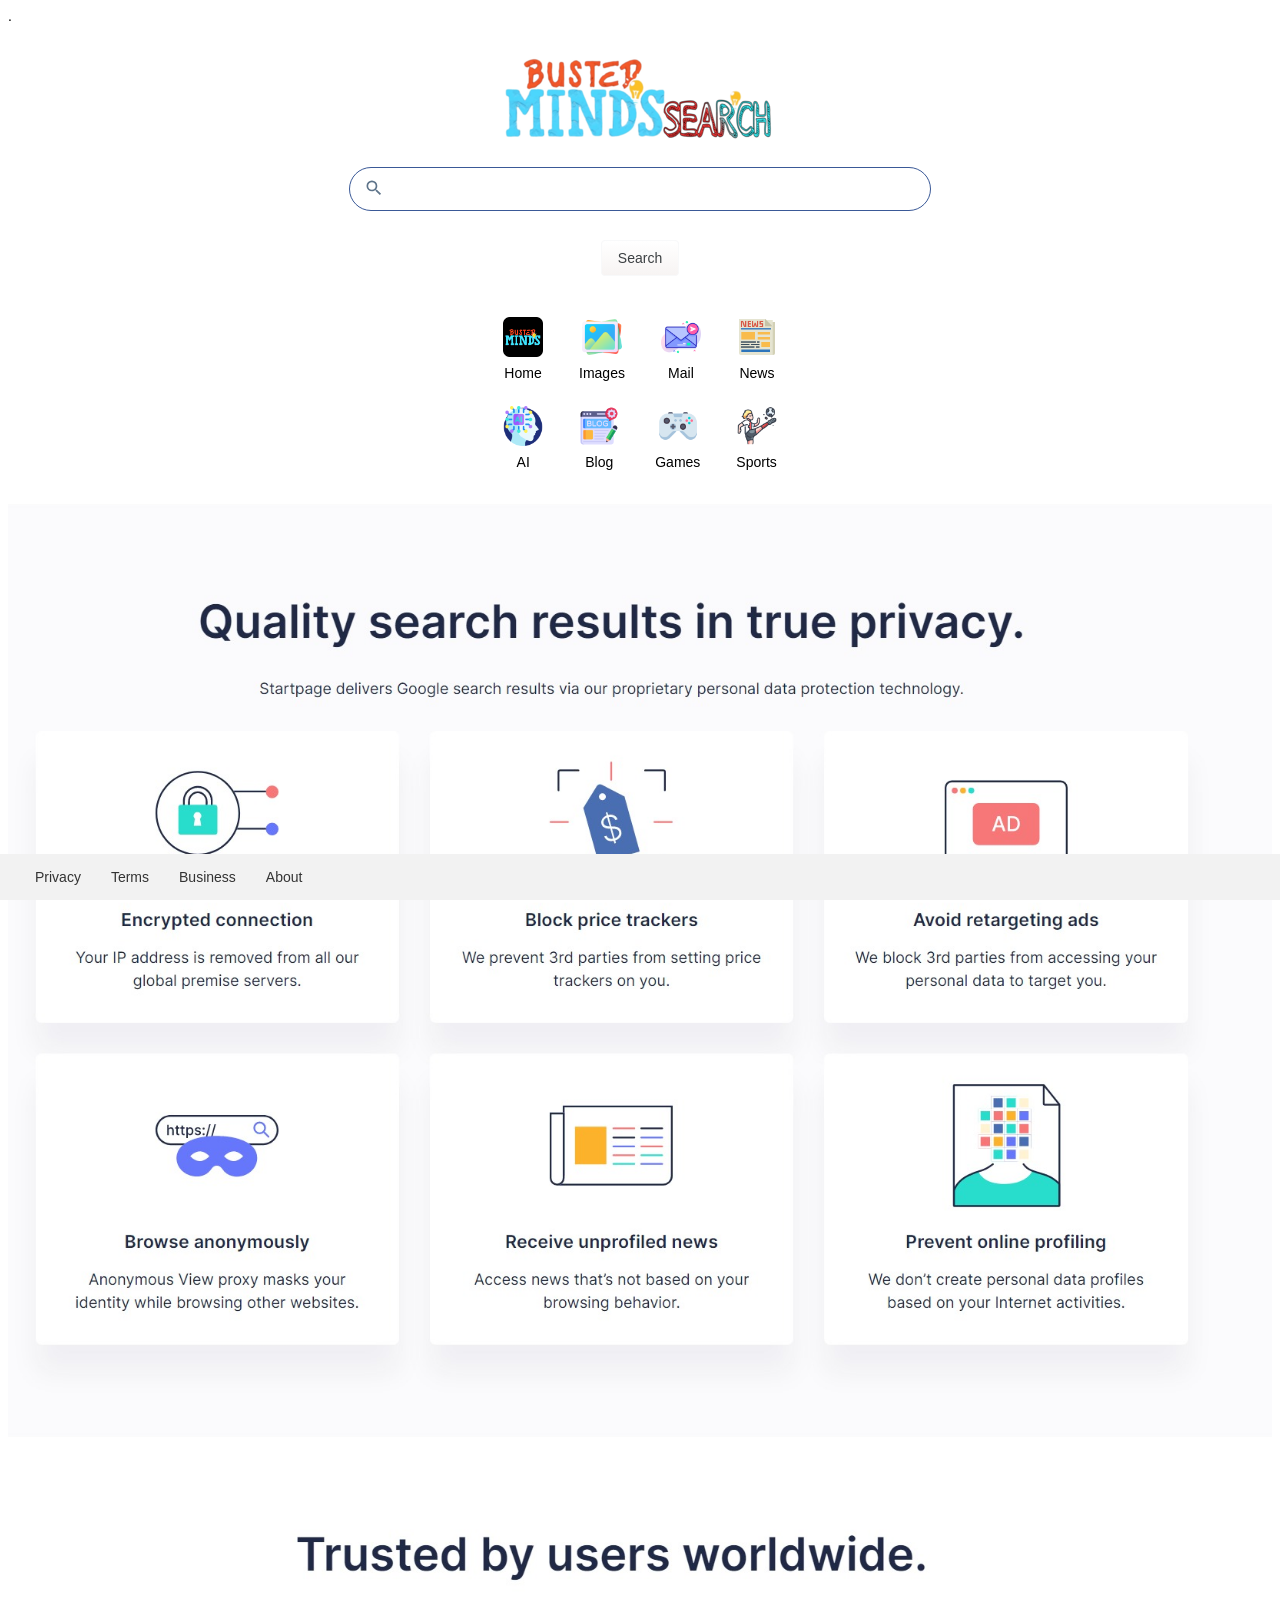
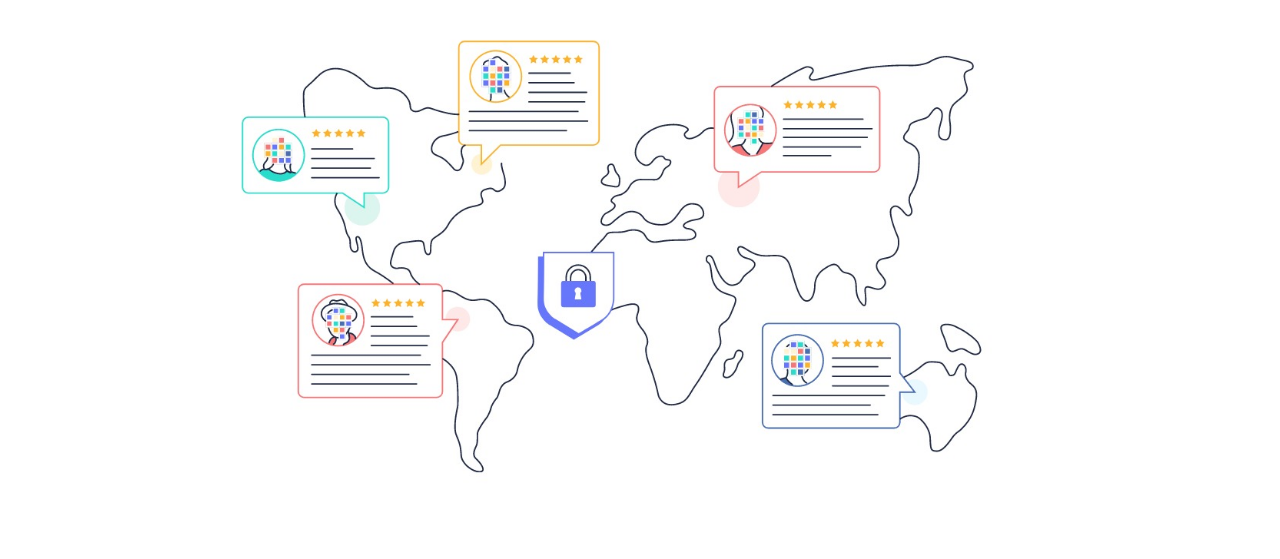
==== index.html @ ed97c0f8 "Update index.html" ====
<!DOCTYPE html>
<html lang="en">
<head>
<!-- Add this line to include Font Awesome CSS -->
    <link rel="stylesheet" href="https://cdnjs.cloudflare.com/ajax/libs/font-awesome/6.0.0/css/all.min.css">

    <!-- Your existing code remains unchanged here -->

    <style>
        /* Add some styling for the icons and text */
        #icon-wrapper {
            display: flex;
            justify-content: center; /* Center the icons horizontally */
            margin-top: 10px;
        }

        #icon-wrapper div {
            display: flex;
            flex-direction: column;
            align-items: center;
            margin: 0 18px; /* Add some spacing between icons */
            margin-bottom: 15px; /* Adjust the margin as needed */
        }

        #icon-wrapper i {
            font-size: 24px;
            margin-bottom: 5px; /* Adjust the margin as needed */
        }
		
		#icon-wrapper img {
            width: 40px; /* Adjust the width of the image as needed */
            height: 40px; /* Adjust the height of the image as needed */
            margin-bottom: 5px; /* Adjust the margin as needed */
		}
    </style>

    <link rel="apple-touch-icon" sizes="180x180" href="/apple-touch-icon.png"> <link rel="icon" type="image/png" sizes="32x32" href="/favicon-32x32.png"> <link rel="icon" type="image/png" sizes="16x16" href="/favicon-16x16.png"> <link rel="manifest" href="/site.webmanifest"> <link rel="mask-icon" href="/safari-pinned-tab.svg" color="#5bbad5"> <meta name="msapplication-TileColor" content="#da532c"> <meta name="theme-color" content="#ffffff">
    <meta charset="UTF-8">
    <meta http-equiv="X-UA-Compatible" content="IE=edge">
    <meta name="viewport" content="width=device-width, initial-scale=1.0">
    <title>Busted Minds Search</title>
<meta name='description' content='Busted Minds Search helps you turn information into action, making it faster and easier to go from searching to doing. '>.
    <link rel="icon" href="image/favicon.ico" type="image/x-icon">
    <link rel="stylesheet" href="node_modules/reset.css/reset.css">
    <link rel="stylesheet" href="css/style.css">
	
	
</head>
<body width = "device-width">

<header>

</header>
  <!-- Start Main Element -->
    <main>
        <div id="logo-wrapper">
            <img src="image/google.png" alt="Busted Minds Search">
        </div>
        <div id="form-wrapper">
            <form action="search.html" method="GET" enctype="application/x-www-form-urlencoded">
                <div id="search-wrapper">
                    <div id="icon-search">
                        <svg focusable="false" xmlns="http://www.w3.org/2000/svg" viewBox="0 0 24 24"><path d="M15.5 14h-.79l-.28-.27A6.471 6.471 0 0 0 16 9.5 6.5 6.5 0 1 0 9.5 16c1.61 0 3.09-.59 4.23-1.57l.27.28v.79l5 4.99L20.49 19l-4.99-5zm-6 0C7.01 14 5 11.99 5 9.5S7.01 5 9.5 5 14 7.01 14 9.5 11.99 14 9.5 14z"></path></svg>
                    </div>
                    <input name="q" type="text">
                </div>
                 <div id="button-wrapper">
        <button onclick="window.location.href="https://busted-minds.github.io">
             Search
          </button>

        </form>
                </div>
        </div>
		
		<div id="icon-wrapper">
        <div>
	    <a href="https://www.bustedminds.cf" target="_blank">
            <img src="image/bm.jpg" alt="Busted Minds"></a>
            <span>Home</span>
        </div>
        <div>
		<a href="https://search.bustedminds.cf/search-result.html?q=images#gsc.tab=1&gsc.q=images" target="_blank">
            <img src="image/picture.png" alt="Images"></a>
            <span>Images</span>
        </div>
		<div>
				    <a href="https://search.bustedminds.cf/search-result.html?q=mail" target="_blank">
            <img src="image/mail.png" alt="Mail"></a>
            <span>Mail</span>    
        </div>
        <div>
			    <a href="https://www.bustedminds.cf/news.htm" target="_blank">
            <img src="image/news.png" alt="News"></a>
            <span>News</span>		    
        </div>
        <!-- Add more icons and text as needed -->
    </div>
	
	<div id="icon-wrapper">
		<div>
			<a href="https://www.bustedminds.cf/ai.htm" target="_blank">
            <img src="image/ai.png" alt="AI"></a>
            <span>AI</span>			
        </div>
		<div>
			<a href="https://www.bustedminds.cf/category.html" target="_blank">
            <img src="image/blog.png" alt="Blog"></a>
            <span>Blog</span>			
        </div>
		<div>
			<a href="https://game.bustedminds.cf" target="_blank">
            <img src="image/game.png" alt="Games"></a>
            <span>Games</span>			
        </div>
		<div>
			<a href="https://www.bustedminds.cf/livescore.htm" target="_blank">
            <img src="image/soccer.png" alt="Sports"></a>
            <span>Sports</span>
        </div>
        <!-- Add more icons and text as needed -->
    </div>
	
	
    </main>    	
	<img class="test" src="image/img1.jpeg" alt="Busted Minds Search | Quality Search Results | Trusted World Wide">
		<div><script>
        (function(d, s, id) {
            if (d.getElementById(id)) {
                if (window.__TOMORROW__) {
                    window.__TOMORROW__.renderWidget();
                }
                return;
            }
            const fjs = d.getElementsByTagName(s)[0];
            const js = d.createElement(s);
            js.id = id;
            js.src = "https://www.tomorrow.io/v1/widget/sdk/sdk.bundle.min.js";

            fjs.parentNode.insertBefore(js, fjs);
        })(document, 'script', 'tomorrow-sdk');
        </script>

        <div class="tomorrow"
           data-location-id=""
           data-language="EN"
           data-unit-system="METRIC"
           data-skin="light"
           data-widget-type="upcoming"
           style="padding-bottom:22px;position:relative;"
        >
        </div></div>
    <!-- start footer element -->
    <footer>
            <div id="links">      
            <div>
						 <a target="_blank" href="https://busted-minds.github.io/privacy-policy.html">Privacy</a>
                         <a target="_blank" href="https://busted-minds.github.io/terms-and-conditions.html">Terms</a>
                         <a target="_blank" href="https://busted-minds.github.io/contact.html">Business</a>
		    <a target="_blank" href="https://busted-minds.github.io/about.html">About</a>
                </div>
        </div>
    </footer>
    <!-- end footer element -->
    
</body>
</html>
---- css/style.css ----
/* Copyright © 2022 Yasar Arafat. All Rights Reserved.
 * This project is licensed under the MIT License.
 * Please find the license file in the root directory.
 *
 * style.css
 *
 * Author: Yasar Arafat
 */

 /* == Base Styles | Utitlies */

:root {
    font-size: 14px;
}

* {
    box-sizing: border-box;
    font-family: Arial, sans-serif;
}

.clearfix {
    clear: both;
}

.small {
    font-size: 13px;
}

/* == Site-Wide | Layout */

a {
    text-decoration: none;
}

a:hover {
    text-decoration: underline;
}

img.test {
    width: 100%;
    height: auto;
}

img.center {
    display: block;
    margin-left: auto;
    margin-right: auto;
    width: 55%;
    height: 25%;
}

/* == Header */

header {
    display: flex;
    gap: 15px;
    justify-content: flex-end;
    align-items: center;
    padding: 6px;
}

header a {
    color: rgba(0, 0, 0, .87);
}

header #sign-in {
    width: 70px;
    height: 40px;
    text-align: center;
    margin: auto;
    display: flex;
    align-items: center;
    justify-content: center;
    background-color: #D9AFD9;
    background-image: linear-gradient(0deg, #D9AFD9 0%, #97D9E1 100%);
    border: 1px solid transparent;
    border-radius: 5px;
    color: rgb(248, 240, 240);
}

header #sign-in:hover {
    text-decoration: none;
    background-image: linear-gradient(#e62d15, #6dd5ed);
    box-shadow: 0 1px 2px 0 rgb(66 133 244 / 30%), 0 1px 3px 1px rgb(66 133 244 / 15%);
}

header #btn-app {
    border-radius: 100%;
    width: 40px;
    height: 40px;
    padding: 8px;
    cursor: pointer;
}

header #btn-app:hover {
    background-color: rgba(60, 64, 67, 0.08);
}

header #btn-app svg {
    fill: #5f6368;
}

/* == Main */

main {
    display: flex;
    flex-direction: column;
    align-items: center;
    margin-top: 8px;
    justify-content: center;
}

main #logo-wrapper {
    display: flex;
    align-items: center;
    height: 103px;
}

main #form-wrapper {
    width: 100%;
    padding: 20px;
}

main form #search-wrapper {
    display: flex;
    max-width: 582px;
    margin: auto;
    width: 100%;
    height: 44px;
    border: 1px solid #3a5997;
    border-radius: 24px;
    align-items: center;
}

main form #search-wrapper:hover {
    box-shadow: 0 1px 6px rgb(32 33 36 / 28%);
    border-color: rgba(223, 225, 229, 0);
}

main form #search-wrapper #icon-search {
    padding: 0 14px;
}

main form #search-wrapper svg {
    width: 20px;
    height: 20px;
    fill: #5e748a;
}

main form #search-wrapper input {
    width: 100%;
    margin-right: 10px;
    border: none;
    outline: none;
}

main form #button-wrapper {
    padding-top: 18px;
    text-align: center;
}

main form button {
    background-image: linear-gradient(#FFFFFF, rgb(247, 244, 243));
    border: 1px solid #f8f9fa;
    border-radius: 4px;
    color: #3c4043;
    font-family: arial, sans-serif;
    font-size: 14px;
    margin: 11px 4px;
    padding: 0 16px;
    line-height: 27px;
    height: 36px;
    min-width: 54px;
    text-align: center;
    cursor: pointer;
    user-select: none;
}

main form button:hover {
    box-shadow: 0 1px 1px rgb(0 0 0 / 10%);
    background-image: linear-gradient(#2193b0, #6dd5ed);
    border: 1px solid #dadce0;
    color: #f6f7fa;
}

main #offer-wrapper {
    font-size: 13px;
}

main #offer-wrapper a {
    padding: 0 2px;
}

.copyright {
    padding: 20px;
    color: rgb(112, 112, 112);
    text-align: center;
}

/* == Footer */

footer {
    position: fixed;
    left: 0;
    right: 0;
    bottom: 0;
    background-color: #f2f2f2;
    color: #333333;
}

footer #country {
    padding: 15px 30px;
    font-size: 15px;
    border-bottom: 1px solid #f4f4f5;
}

footer #country a {
    color: #303030;
}

footer #country a:hover {
    color: #05ddfa;
}

footer #links {
    padding: 0 20px;
    display: flex;
    flex-wrap: wrap;
    justify-content: space-between;
}

footer #links > div {
    display: flex;
    justify-content: center;
}

footer #links > div:first-child {
    flex-wrap: wrap;
}

footer #links > div a {
    padding: 15px;
    color: #333333;
}

/* == Key Frames */

/* == Media Queries */

@media all and (max-width: 419px) {
    header {
        justify-content: center;
    }
}

@media all and (max-width: 664px) {
    footer #links {
        justify-content: center;
    }
}

@media all and (max-width: 1200px) {
    footer #links > div {
        justify-content: space-evenly;
    }
}
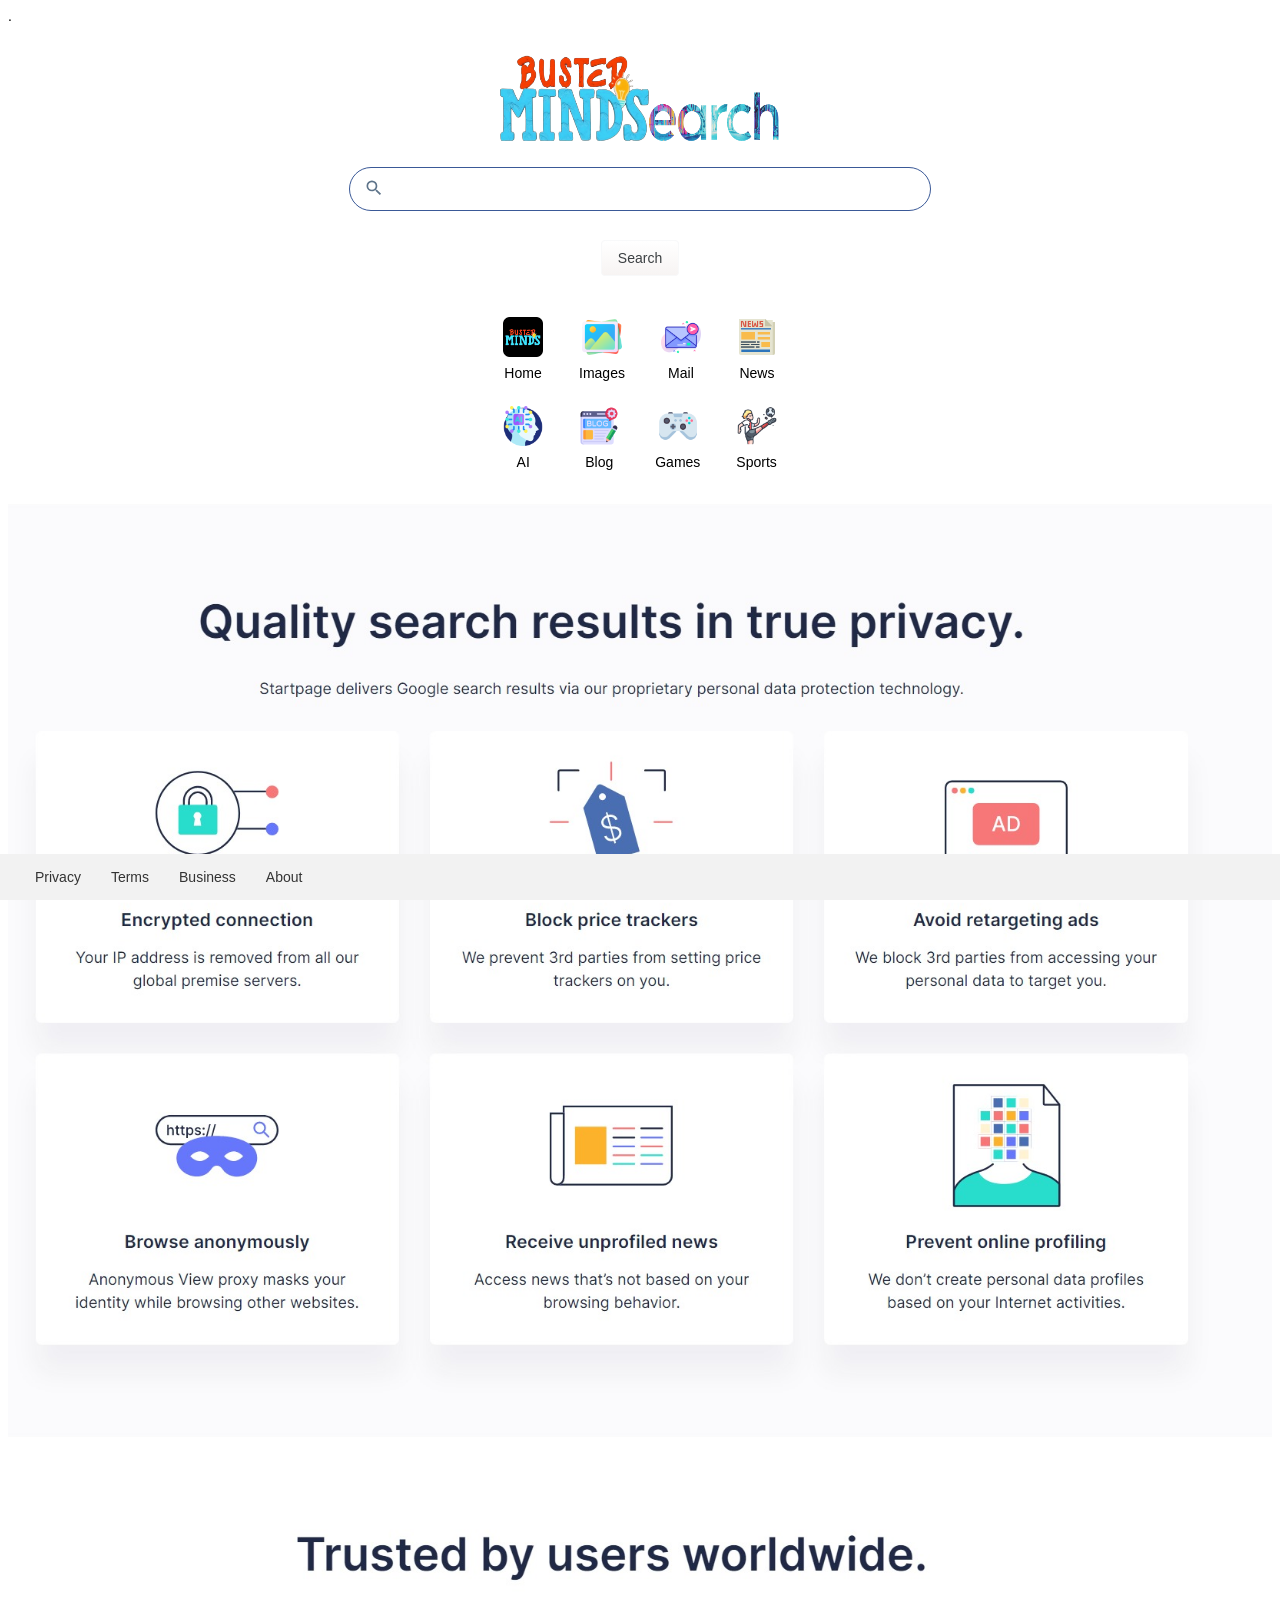
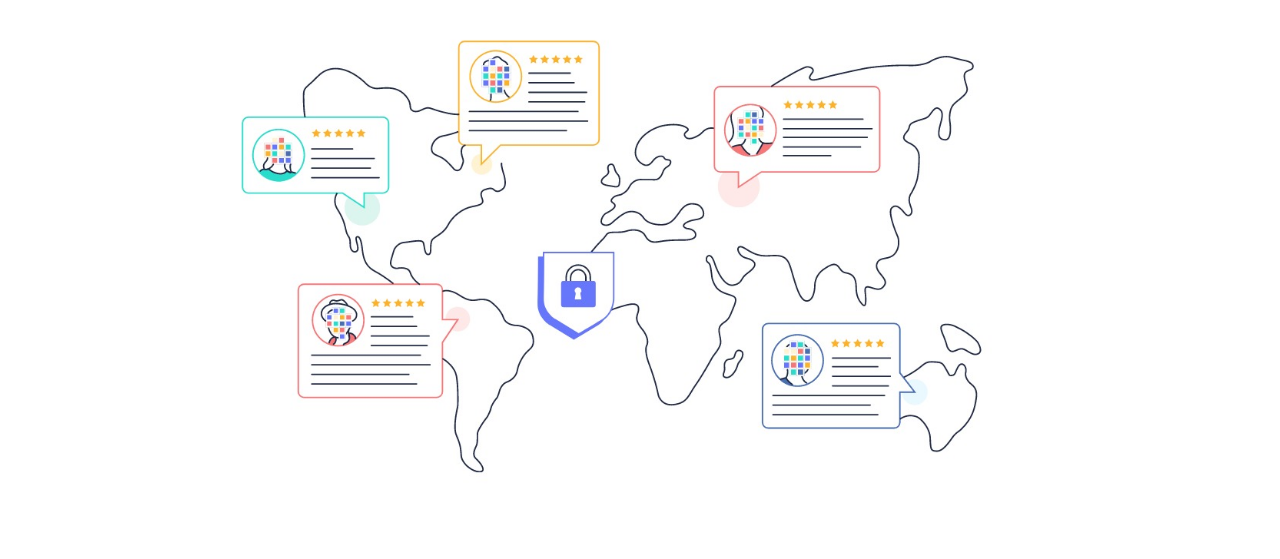
==== commit 9bfe4ffa: "Update index.html" ====
--- a/index.html
+++ b/index.html
@@ -54,10 +54,10 @@
   <!-- Start Main Element -->
     <main>
         <div id="logo-wrapper">
-            <img src="image/google.png" alt="Busted Minds Search">
-        </div>
+            <img src="image/busted-minds-search.png" style="max-width: 80%; height: 100px; display: block; margin: auto;" alt="Busted Minds Search">
+	</div>
         <div id="form-wrapper">
-            <form action="search.html" method="GET" enctype="application/x-www-form-urlencoded">
+            <form action="search-result.html" method="GET" enctype="application/x-www-form-urlencoded">
                 <div id="search-wrapper">
                     <div id="icon-search">
                         <svg focusable="false" xmlns="http://www.w3.org/2000/svg" viewBox="0 0 24 24"><path d="M15.5 14h-.79l-.28-.27A6.471 6.471 0 0 0 16 9.5 6.5 6.5 0 1 0 9.5 16c1.61 0 3.09-.59 4.23-1.57l.27.28v.79l5 4.99L20.49 19l-4.99-5zm-6 0C7.01 14 5 11.99 5 9.5S7.01 5 9.5 5 14 7.01 14 9.5 11.99 14 9.5 14z"></path></svg>
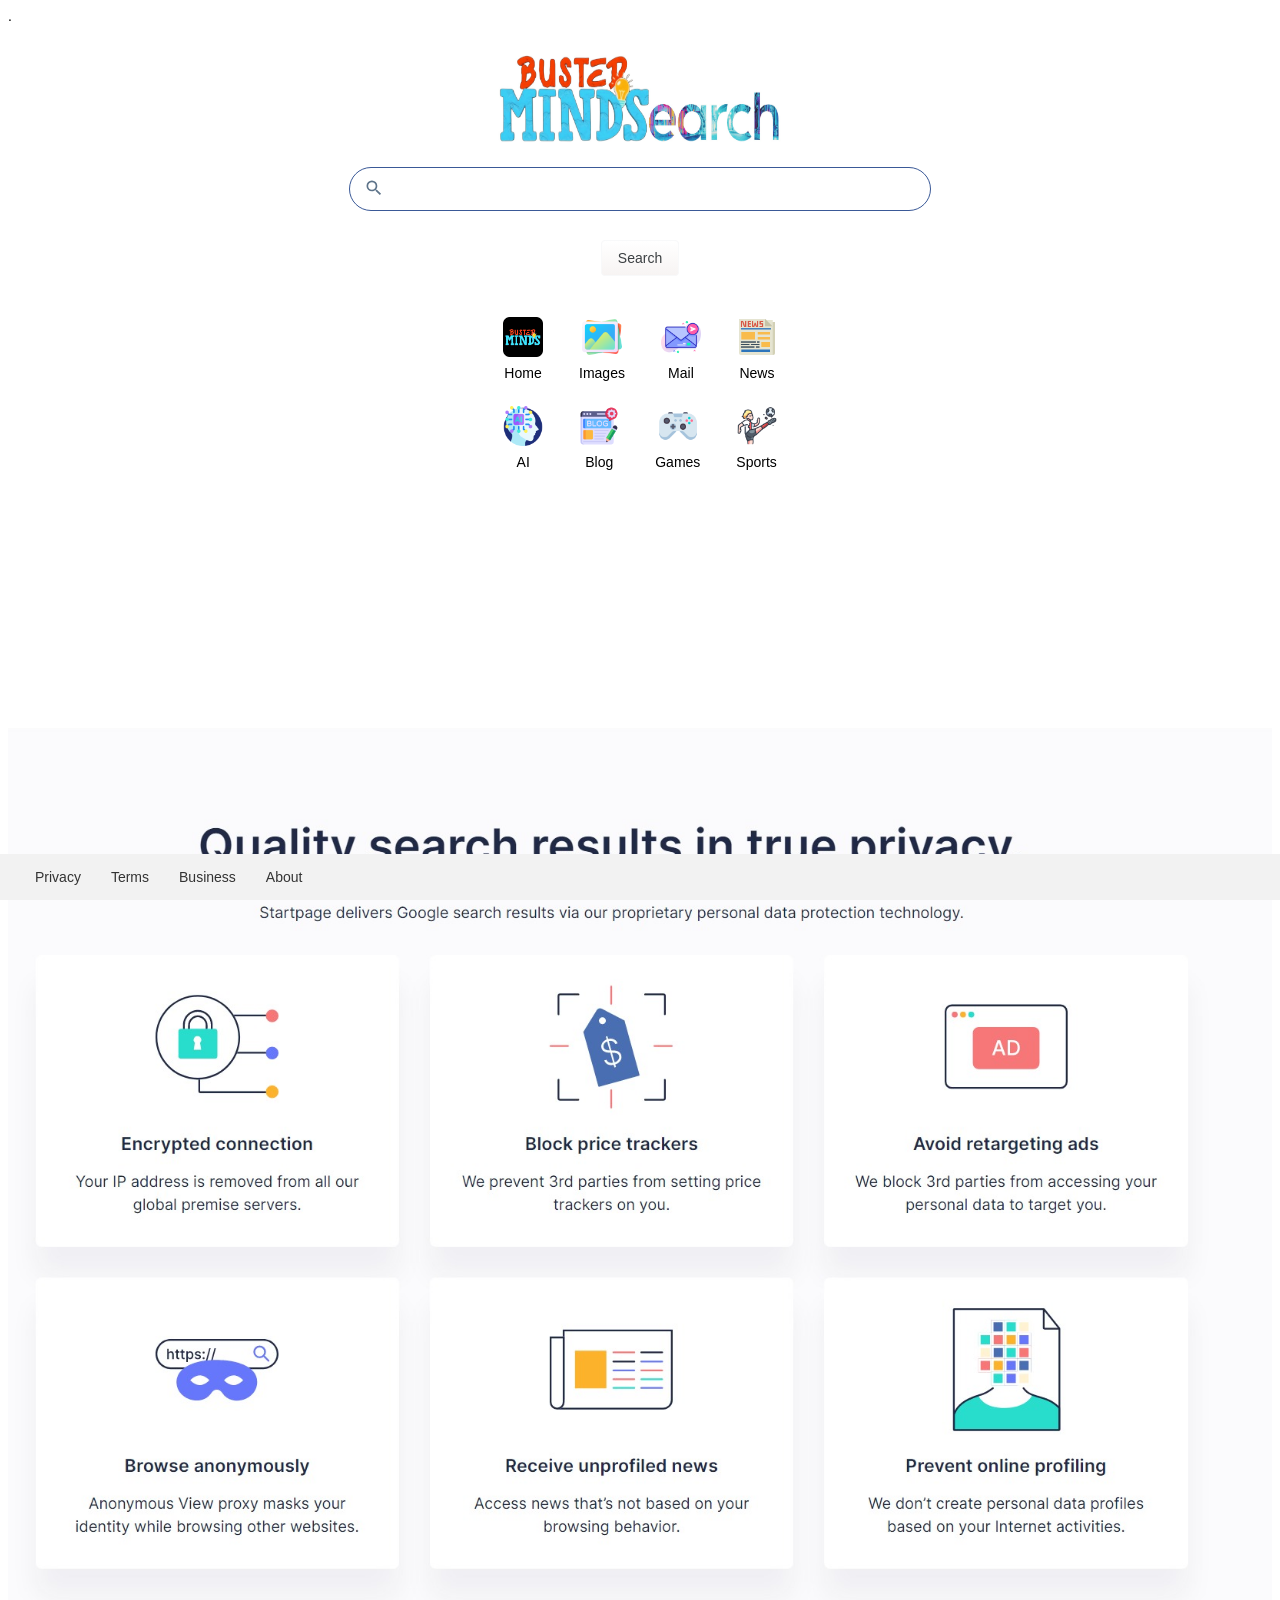
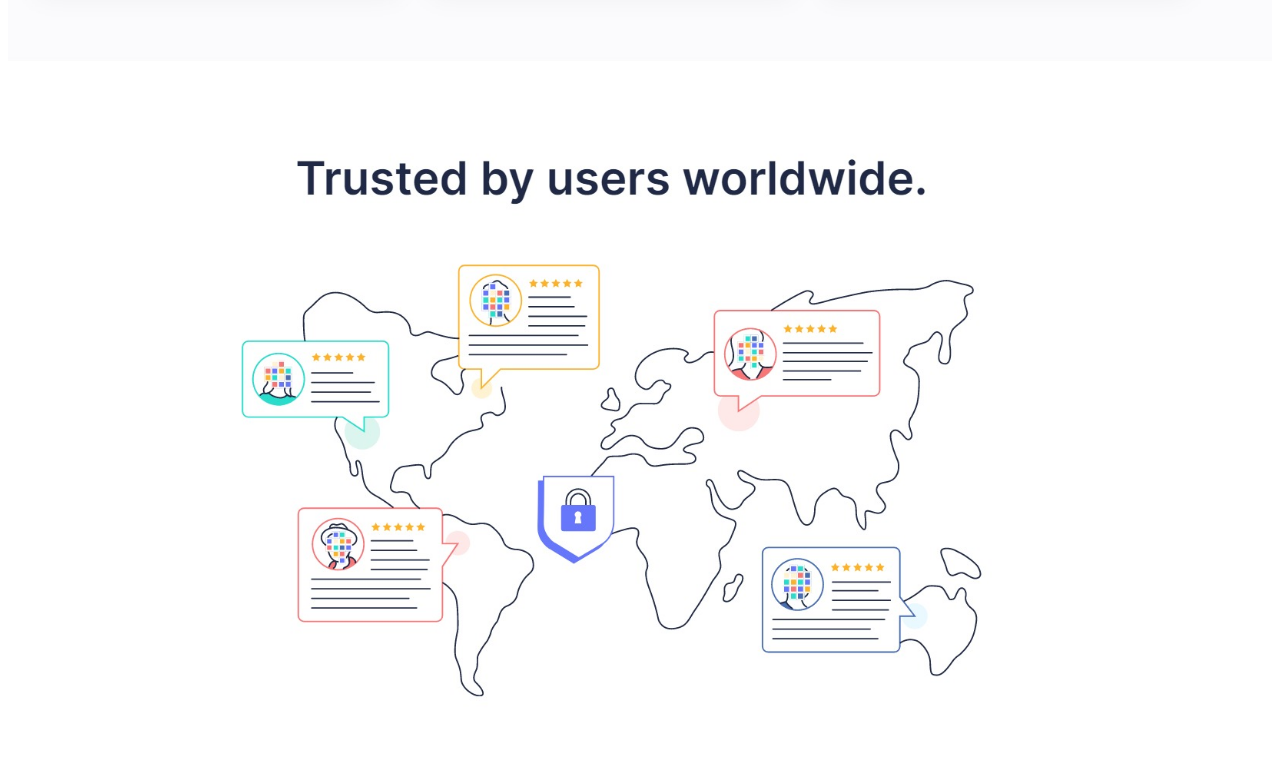
==== commit 4a05260e: "Update index.html" ====
--- a/index.html
+++ b/index.html
@@ -54,7 +54,7 @@
   <!-- Start Main Element -->
     <main>
         <div id="logo-wrapper">
-            <img src="image/busted-minds-search.png" style="max-width: 80%; height: 100px; display: block; margin: auto;" alt="Busted Minds Search">
+            <img src="image/busted-minds-search.jpg" style="max-width: 80%; height: 100px; display: block; margin: auto;" alt="Busted Minds Search">
 	</div>
         <div id="form-wrapper">
             <form action="search-result.html" method="GET" enctype="application/x-www-form-urlencoded">
@@ -120,7 +120,8 @@
         </div>
         <!-- Add more icons and text as needed -->
     </div>
-	
+	<br>	
+<br><br><br><br><br><br><br><br><br><br><br><br><br>
 	
     </main>    	
 	<img class="test" src="image/img1.jpeg" alt="Busted Minds Search | Quality Search Results | Trusted World Wide">
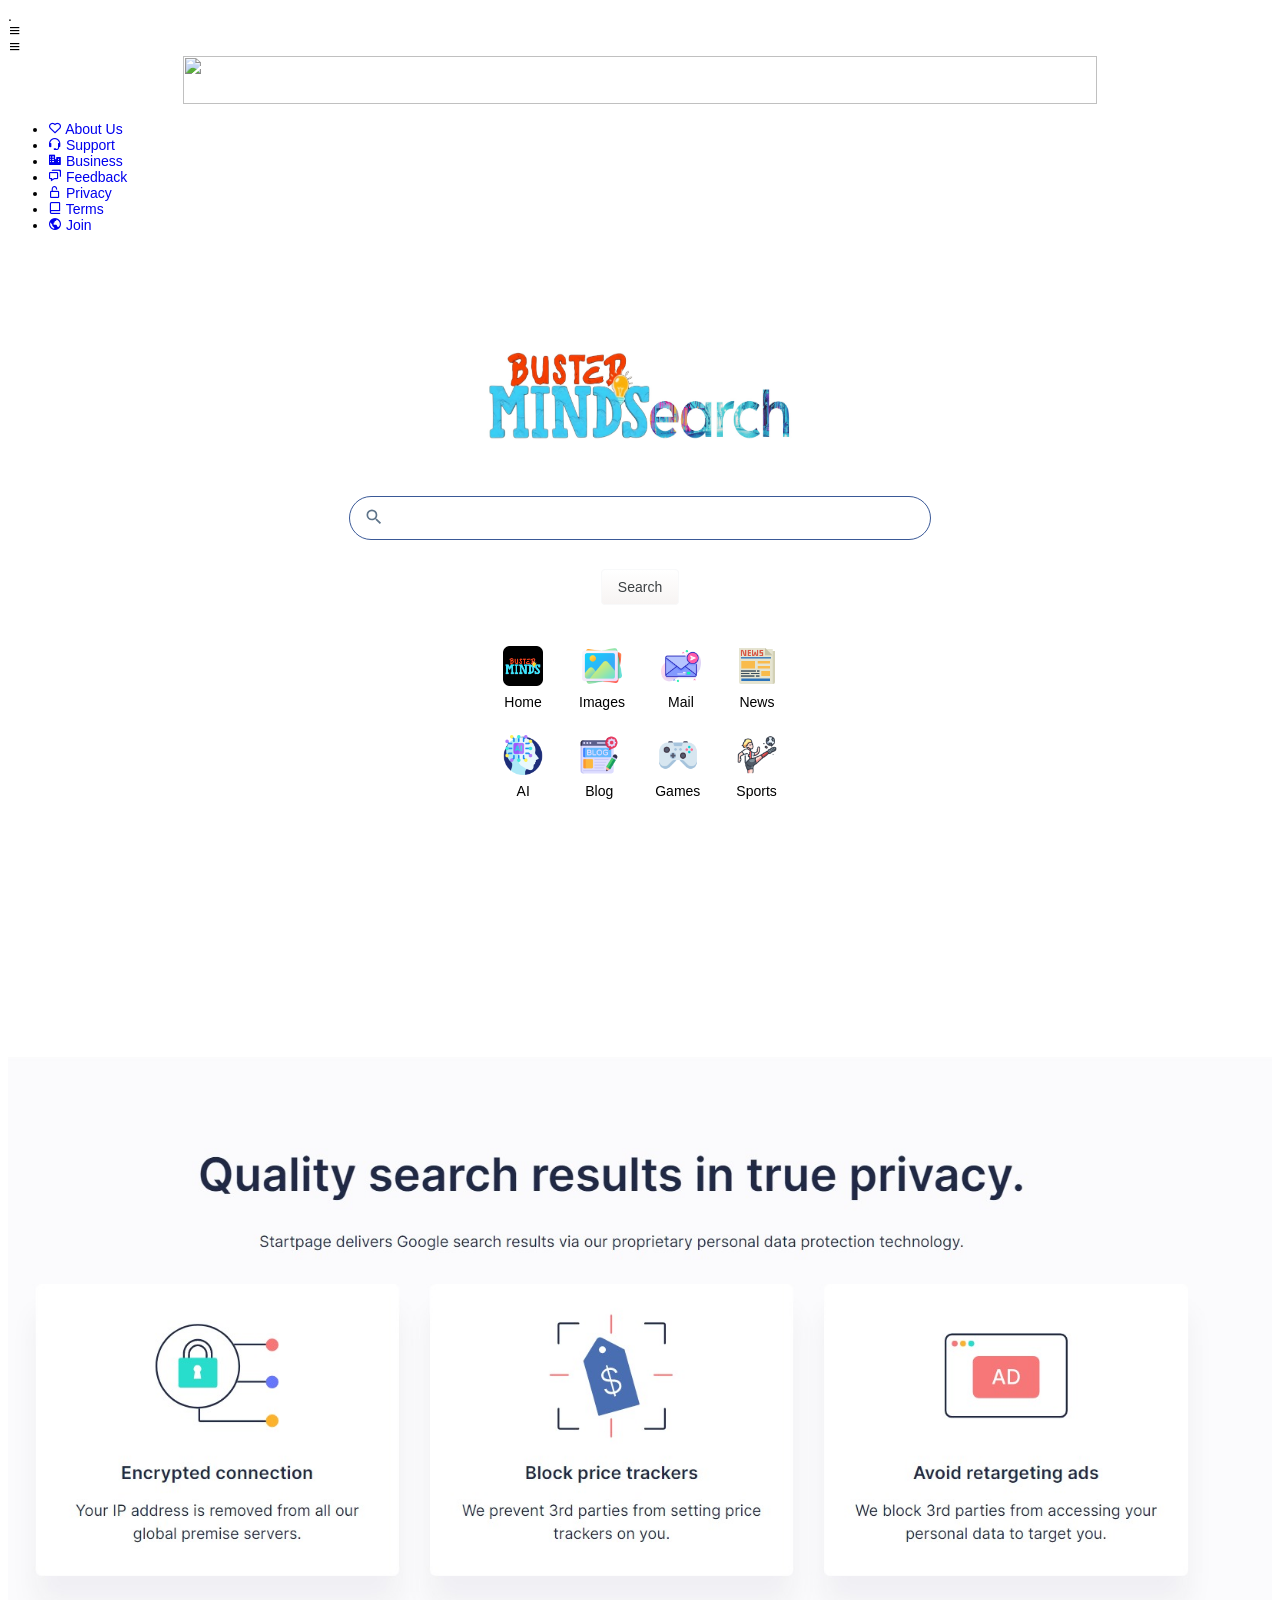
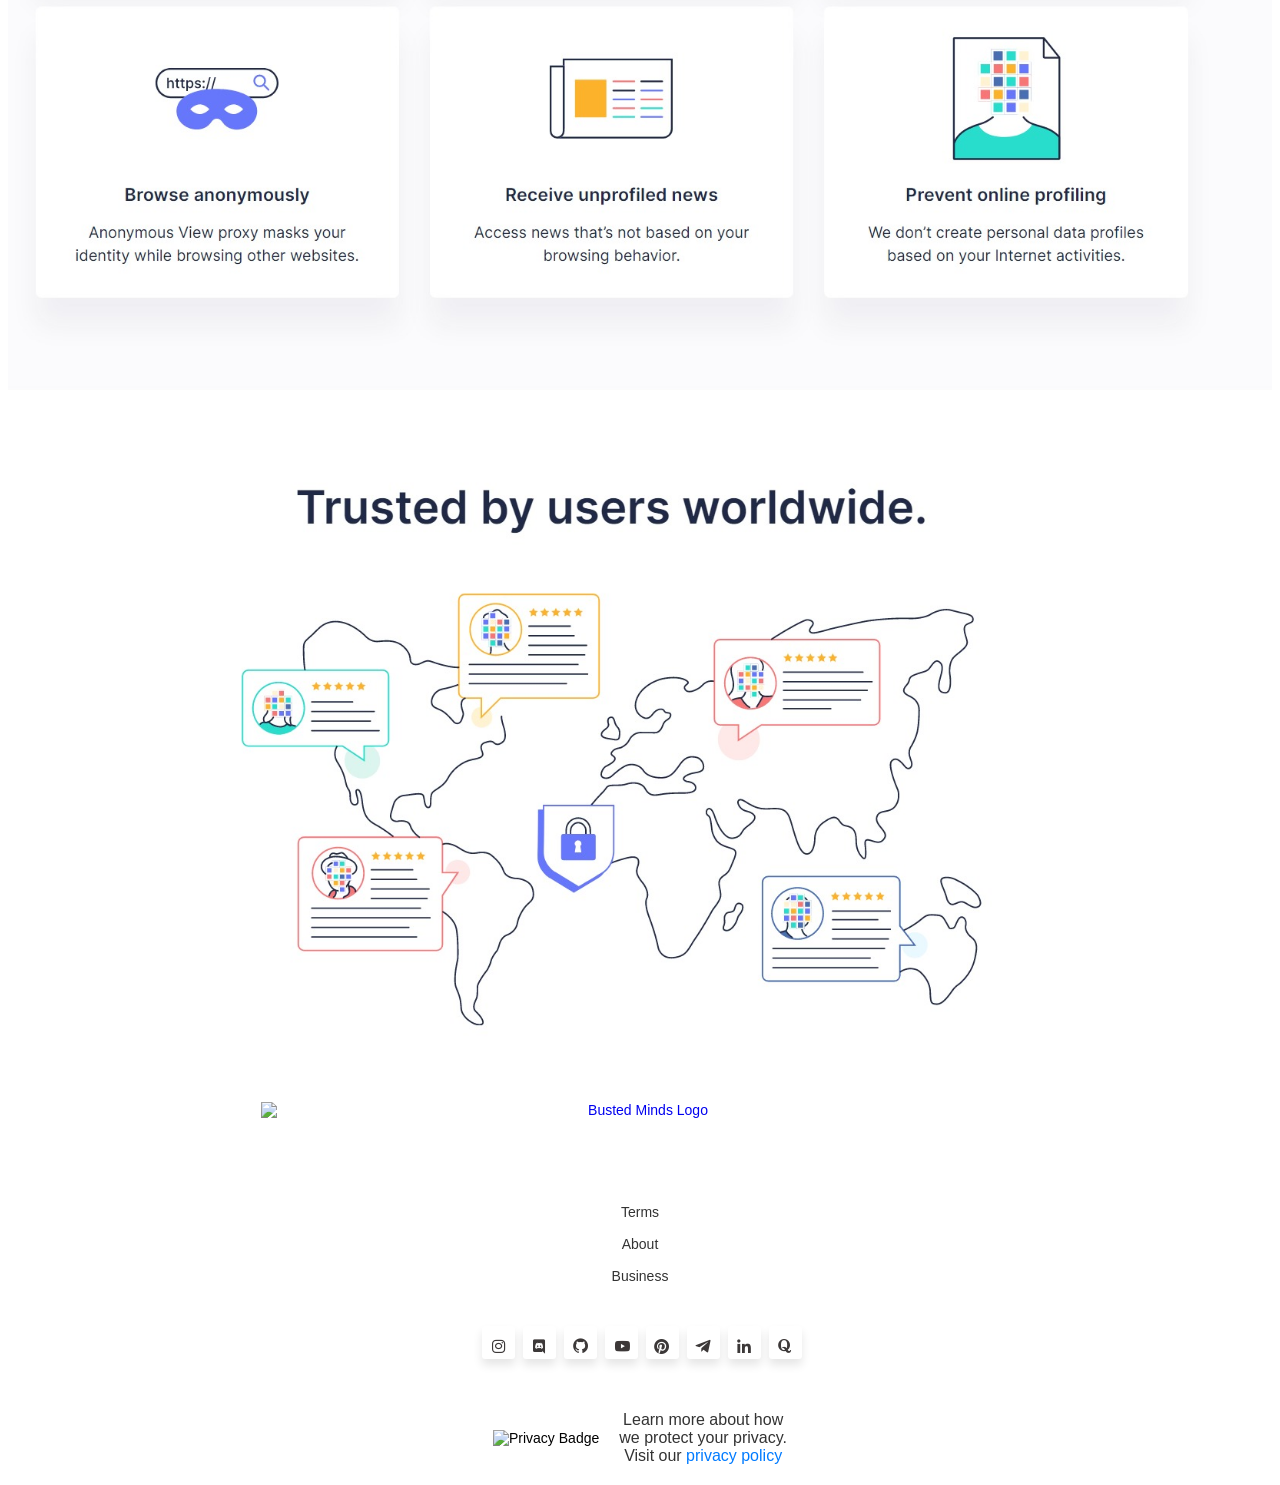
==== commit 10e58a13: "Update index.html" ====
--- a/index.html
+++ b/index.html
@@ -3,7 +3,10 @@
 <head>
 <!-- Add this line to include Font Awesome CSS -->
     <link rel="stylesheet" href="https://cdnjs.cloudflare.com/ajax/libs/font-awesome/6.0.0/css/all.min.css">
-
+<link
+      href="https://unpkg.com/boxicons@2.1.2/css/boxicons.min.css"
+      rel="stylesheet"
+    />
     <!-- Your existing code remains unchanged here -->
 
     <style>
@@ -32,8 +35,67 @@
             height: 40px; /* Adjust the height of the image as needed */
             margin-bottom: 5px; /* Adjust the margin as needed */
 		}
+		
+/* Add styles for the logo and links at the bottom */
+        #bottom-content {
+            text-align: center;
+            margin: 20px 0;
+        }
+
+        .bottom-link {
+            margin: 0 15px;
+            text-decoration: none;
+            color: #333; /* Adjust the color as needed */
+        }
+
+        #bottom-logo {
+            max-width: 60%; /* Adjust the max-width as needed */
+            height: 50px;
+            display: block;
+            margin: 20px auto;
+        }
+
+        /* Add styles for the privacy badge container */
+        #privacy-badge-container {
+            display: flex;
+            align-items: center;
+            justify-content: center;
+            margin-top: 20px;
+        }
+
+        /* Add styles for the privacy badge SVG */
+        #privacy-badge {
+            max-width: 100%;
+            height: auto;
+            margin-right: 20px; /* Adjust the margin as needed */
+			
+        }
+
+        /* Add styles for the text next to the SVG */
+        #protect-text {
+            font-size: 16px;
+            color: #333; /* Adjust the color as needed */
+        }
+		
+		#privacy-link {
+            color: #007BFF; /* Adjust the link color as needed */
+            cursor: pointer;
+        }
+	    .footersocial i {
+    width: 33px;
+    height: 33px;
+    line-height: 40px;
+    text-align: center;
+    display: inline-block;
+    background: #ffffff;
+    border-radius: 3px;
+    box-shadow: 0 6px 10px 0 rgba(0,0,0,0.1);
+    font-size: 18px;
+    margin-left: 4px;
+    color: #3c3838;
+    margin-top: 10px;
+}
     </style>
-
     <link rel="apple-touch-icon" sizes="180x180" href="/apple-touch-icon.png"> <link rel="icon" type="image/png" sizes="32x32" href="/favicon-32x32.png"> <link rel="icon" type="image/png" sizes="16x16" href="/favicon-16x16.png"> <link rel="manifest" href="/site.webmanifest"> <link rel="mask-icon" href="/safari-pinned-tab.svg" color="#5bbad5"> <meta name="msapplication-TileColor" content="#da532c"> <meta name="theme-color" content="#ffffff">
     <meta charset="UTF-8">
     <meta http-equiv="X-UA-Compatible" content="IE=edge">
@@ -47,15 +109,105 @@
 	
 </head>
 <body width = "device-width">
-
-<header>
-
-</header>
+<nav>
+      <div class="logo">
+        <i class="bx bx-menu menu-icon"></i>
+      </div>
+      <div class="sidebar">
+	          <div class="logo">
+          <i class="bx bx-menu menu-icon"></i>
+		<a href="https://www.bustedminds.cf/" target="_blank">
+        <center>
+            <img src="https://www.bustedminds.cf/images/Busted-Minds-Logo.png" style="width: 85%; height: 48px;">
+        </center>
+    </a></div>
+        <div class="sidebar-content">
+          <ul class="lists">
+            <li class="list">
+              <a href="https://busted-minds.github.io/about.html" class="nav-link">
+                <i class="bx bx-heart icon"></i>
+                <span class="link">About Us</span>
+              </a>
+            </li>
+            <li class="list">
+              <a href="https://busted-minds.github.io/contact.html" class="nav-link">
+                <i class="bx bx-support icon"></i>
+                <span class="link">Support</span>
+              </a>
+            </li>
+            <li class="list">
+              <a href="https://busted-minds.github.io/contact.html" class="nav-link">
+                <i class="bx bxs-business icon"></i>
+                <span class="link">Business</span>
+              </a>
+            </li>
+            <li class="list">
+              <a href="https://busted-minds.github.io/contact.html" class="nav-link">
+                <i class="bx bx-chat icon"></i>
+                <span class="link">Feedback</span>
+              </a>
+            </li>
+            <li class="list">
+              <a href="https://busted-minds.github.io/privacy-policy.html" class="nav-link">
+                <i class="bx bx-lock-open-alt icon"></i>
+                <span class="link">Privacy</span>
+              </a>
+            </li>
+            <li class="list">
+              <a href="https://busted-minds.github.io/terms-and-conditions.html" class="nav-link">
+                <i class="bx bx-book-alt icon"></i>
+                <span class="link">Terms</span>
+              </a>
+            </li>
+			<li class="list">
+              <a href="https://discord.gg/zGjyXFQbMh" class="nav-link">
+                <i class="bx bx-world icon"></i>
+                <span class="link">Join</span>
+              </a>
+            </li>
+          </ul>
+		  <br>
+          <div class="bottom-cotent">
+            <div><script>
+        (function(d, s, id) {
+            if (d.getElementById(id)) {
+                if (window.__TOMORROW__) {
+                    window.__TOMORROW__.renderWidget();
+                }
+                return;
+            }
+            const fjs = d.getElementsByTagName(s)[0];
+            const js = d.createElement(s);
+            js.id = id;
+            js.src = "https://www.tomorrow.io/v1/widget/sdk/sdk.bundle.min.js";
+
+            fjs.parentNode.insertBefore(js, fjs);
+        })(document, 'script', 'tomorrow-sdk');
+        </script>
+
+        <div class="tomorrow"
+           data-location-id=""
+           data-language="EN"
+           data-unit-system="METRIC"
+           data-skin="light"
+           data-widget-type="upcoming"
+           style="padding-bottom:22px;position:relative;"
+        >
+        </div></div>
+          </div>
+        </div>
+      </div>
+    </nav>
+    <section class="overlay"></section>
+
+
   <!-- Start Main Element -->
     <main>
+	<br><br><br>
         <div id="logo-wrapper">
-            <img src="image/busted-minds-search.jpg" style="max-width: 80%; height: 100px; display: block; margin: auto;" alt="Busted Minds Search">
-	</div>
+            <img src="image/busted-minds-search.jpg" style="max-width: 86%; height: 100px; display: block; margin: auto;" alt="Busted Minds Search">
+        </div>
+		<br><br>
         <div id="form-wrapper">
             <form action="search-result.html" method="GET" enctype="application/x-www-form-urlencoded">
                 <div id="search-wrapper">
@@ -121,48 +273,49 @@
         <!-- Add more icons and text as needed -->
     </div>
 	<br>	
-<br><br><br><br><br><br><br><br><br><br><br><br><br>
-	
+<br><br><br><br><br><br><br><br><br><br><br><br><br>	
     </main>    	
 	<img class="test" src="image/img1.jpeg" alt="Busted Minds Search | Quality Search Results | Trusted World Wide">
-		<div><script>
-        (function(d, s, id) {
-            if (d.getElementById(id)) {
-                if (window.__TOMORROW__) {
-                    window.__TOMORROW__.renderWidget();
-                }
-                return;
-            }
-            const fjs = d.getElementsByTagName(s)[0];
-            const js = d.createElement(s);
-            js.id = id;
-            js.src = "https://www.tomorrow.io/v1/widget/sdk/sdk.bundle.min.js";
-
-            fjs.parentNode.insertBefore(js, fjs);
-        })(document, 'script', 'tomorrow-sdk');
-        </script>
-
-        <div class="tomorrow"
-           data-location-id=""
-           data-language="EN"
-           data-unit-system="METRIC"
-           data-skin="light"
-           data-widget-type="upcoming"
-           style="padding-bottom:22px;position:relative;"
-        >
-        </div></div>
-    <!-- start footer element -->
-    <footer>
-            <div id="links">      
-            <div>
-						 <a target="_blank" href="https://busted-minds.github.io/privacy-policy.html">Privacy</a>
-                         <a target="_blank" href="https://busted-minds.github.io/terms-and-conditions.html">Terms</a>
-                         <a target="_blank" href="https://busted-minds.github.io/contact.html">Business</a>
-		    <a target="_blank" href="https://busted-minds.github.io/about.html">About</a>
-                </div>
-        </div>
-    </footer>
-    <!-- end footer element -->
-    
+		
+		<div id="bottom-content">
+<a href="https://www.bustedminds.cf/" target="_blank">
+        <img id="bottom-logo" src="https://www.bustedminds.cf/images/Busted-Minds-Logo.png" alt="Busted Minds Logo"> <br><br>
+    </a>
+    <a class="bottom-link" href="https://busted-minds.github.io/terms-and-conditions.html">Terms</a> <br><br>
+    <a class="bottom-link" href="https://busted-minds.github.io/about.html">About</a> <br><br>
+    <a class="bottom-link" href="https://busted-minds.github.io/contact.html">Business</a> <br>
+			<br><br>
+<div class="footersocial">	<a href="https://instagram.com/busted.minds.community"> <i class="bx bxl-instagram"></i></a>
+					<a href="https://discord.gg/zGjyXFQbMh"> <i class="bx bxl-discord"></i></a>
+					<a href="https://github.com/busted-minds"> <i class="bx bxl-github"> </i></a>
+					<a href="https://youtube.com/channel/UCG1XCLvmikpNHFzuQBNSIRA?sub_confirmation=1"> <i class="bx bxl-youtube"></i></a>
+					<a href="https://pin.it/3tKZ8nh"><i class="bx bxl-pinterest"> </i></a>
+					<a href="https://t.me/joinchat/adSjLVRvEeY3NDM1"> <i class="bx bxl-telegram"></i></a>
+	                                <a href="https://www.linkedin.com/company/bustedminds/"> <i class="bx bxl-linkedin"></i></a>
+					<a href="https://bustedmindscommunity.quora.com/"> <i class="bx bxl-quora"></i></a>
+					</div>	<br><br>
+    <!-- Include the privacy badge SVG -->
+	<div id="privacy-badge-container">
+        <img id="privacy-badge" src="https://www.startpage.com/sp/cdn/images/home/default/privacy-please-badge-new.svg" alt="Privacy Badge">
+         <span id="protect-text">Learn more about how <br>we protect your privacy.<br>Visit our <a id="privacy-link" href="https://busted-minds.github.io/privacy-policy.html">privacy policy</a></span>
+    </div>
+	</div>		
+		</div>
+		  
+  <script>
+      const navBar = document.querySelector("nav"),
+        menuBtns = document.querySelectorAll(".menu-icon"),
+        overlay = document.querySelector(".overlay");
+
+      menuBtns.forEach((menuBtn) => {
+        menuBtn.addEventListener("click", () => {
+          navBar.classList.toggle("open");
+        });
+      });
+
+      overlay.addEventListener("click", () => {
+        navBar.classList.remove("open");
+      });
+    </script>   
 </body>
 </html>
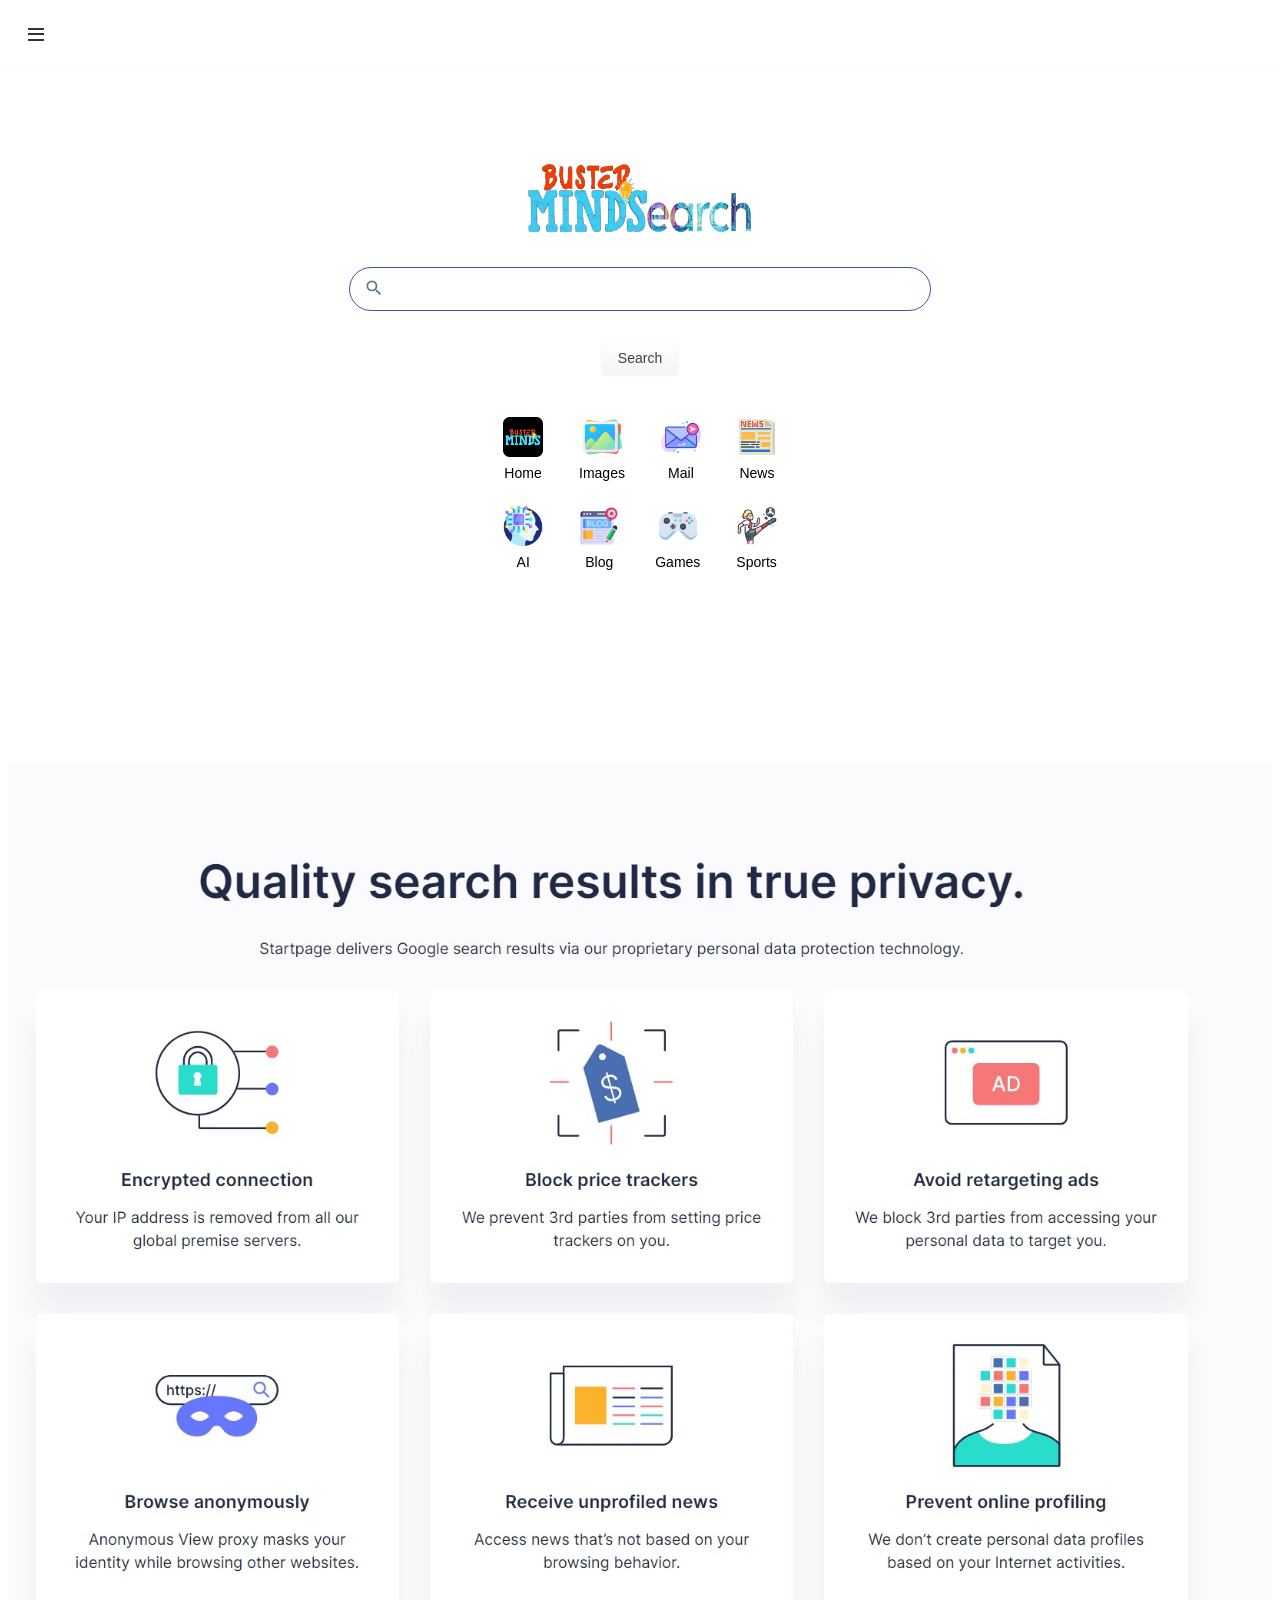
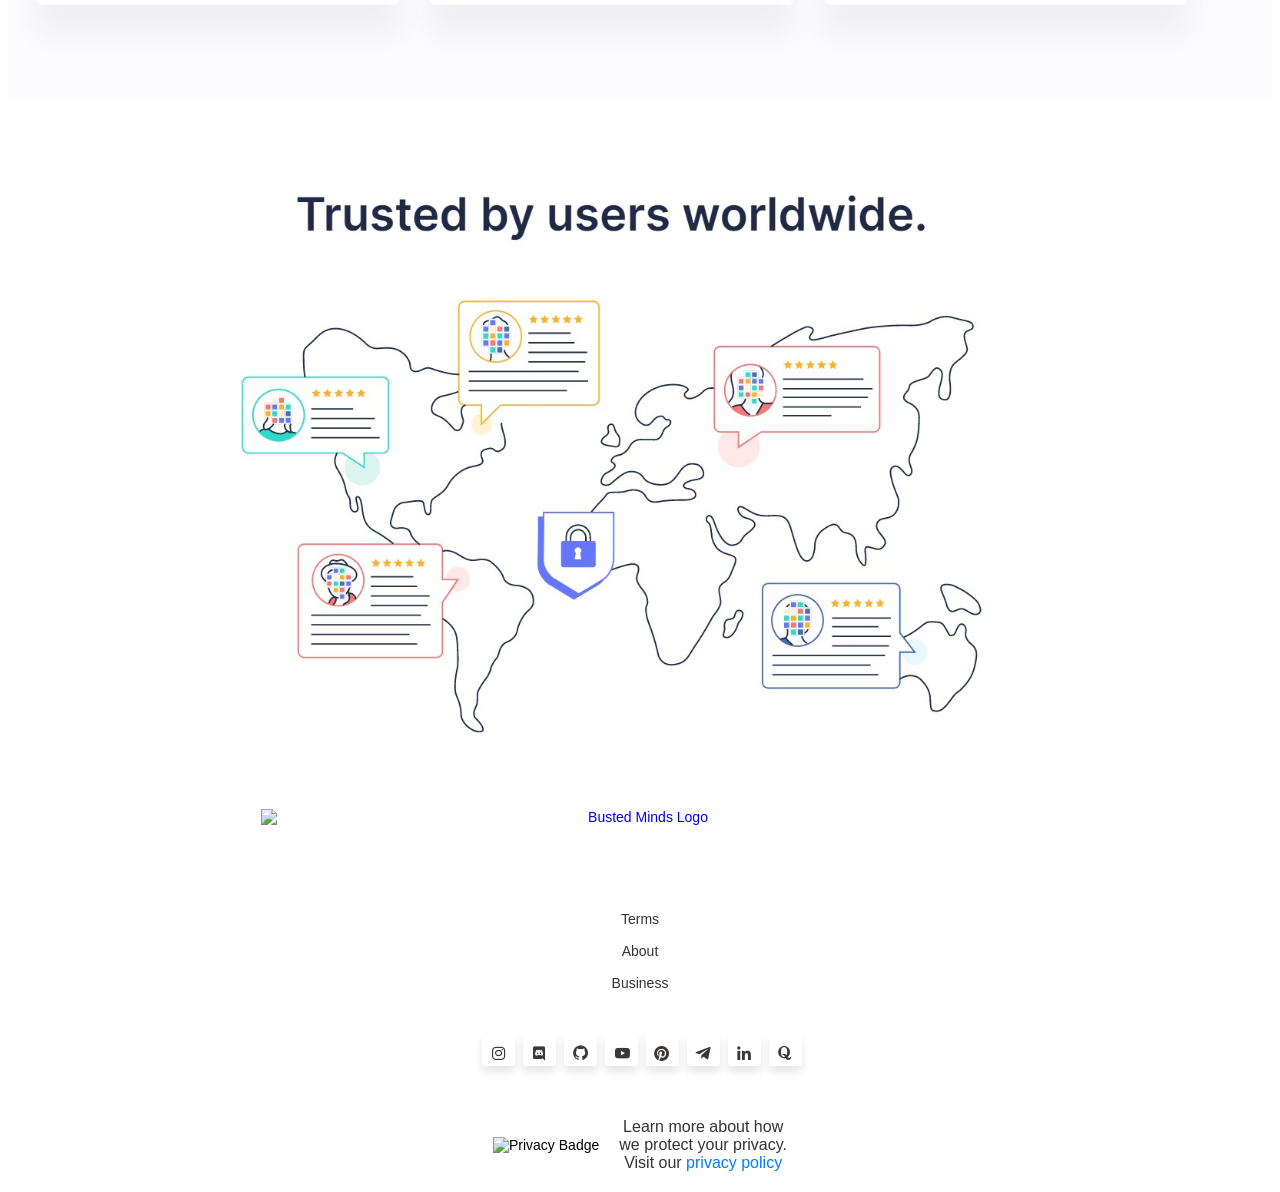
==== commit d3900f5a: "Update index.html" ====
--- a/index.html
+++ b/index.html
@@ -203,11 +203,10 @@
 
   <!-- Start Main Element -->
     <main>
-	<br><br><br>
+	<br><br><br><br><br><br><br>
         <div id="logo-wrapper">
-            <img src="image/busted-minds-search.jpg" style="max-width: 86%; height: 100px; display: block; margin: auto;" alt="Busted Minds Search">
-        </div>
-		<br><br>
+            <img src="image/busted-minds-search.jpg" style="max-width: 80%; height: 80px; margin-left: auto; margin-right: auto;" alt="Busted Minds Search">
+           </div>
         <div id="form-wrapper">
             <form action="search-result.html" method="GET" enctype="application/x-www-form-urlencoded">
                 <div id="search-wrapper">
@@ -273,7 +272,7 @@
         <!-- Add more icons and text as needed -->
     </div>
 	<br>	
-<br><br><br><br><br><br><br><br><br><br><br><br><br>	
+<br><br><br><br><br><br><br><br><br>	
     </main>    	
 	<img class="test" src="image/img1.jpeg" alt="Busted Minds Search | Quality Search Results | Trusted World Wide">
 		
--- a/css/style.css
+++ b/css/style.css
@@ -264,3 +264,114 @@
         justify-content: space-evenly;
     }
 }
+
+
+nav {
+  position: fixed;
+  top: 0;
+  left: 0;
+  height: 70px;
+  width: 100%;
+  display: flex;
+  align-items: center;
+  background: #fff;
+  box-shadow: 0 0 1px rgba(0, 0, 0, 0.1);
+}
+nav .logo {
+  display: flex;
+  align-items: center;
+  margin: 0 24px;
+}
+.logo .menu-icon {
+  color: #333;
+  font-size: 24px;
+  margin-right: 14px;
+  cursor: pointer;
+}
+.logo .logo-name {
+  color: #333;
+  font-size: 22px;
+  font-weight: 500;
+}
+
+.logo .slogo-name {
+  color: #333;
+  font-size: 22px;
+  font-weight: 500;
+  margin: 0 600px;
+  width: 40%;
+  height: 60px;
+}
+
+@media only screen and (max-width: 768px) {
+  .logo .slogo-name {
+    margin: 0 40px; /* Adjust the margin for smaller screens */
+    width: auto;   /* Allow the width to adjust based on the screen size */
+  }
+}
+
+nav .sidebar {
+  position: fixed;
+  top: 0;
+  left: -100%;
+  height: 100%;
+  width: 260px;
+  padding: 20px 0;
+  background-color: #fff;
+  box-shadow: 0 5px 1px rgba(0, 0, 0, 0.1);
+  transition: all 0.4s ease;
+}
+nav.open .sidebar {
+  left: 0;
+}
+.sidebar .sidebar-content {
+  display: flex;
+  height: 100%;
+  flex-direction: column;
+  justify-content: space-between;
+  padding: 30px 16px;
+}
+.sidebar-content .list {
+  list-style: none;
+}
+.list .nav-link {
+  display: flex;
+  align-items: center;
+  margin: 8px 0;
+  padding: 14px 12px;
+  border-radius: 8px;
+  text-decoration: none;
+}
+.lists .nav-link:hover {
+  background-color: #4070f4;
+}
+.nav-link .icon {
+  margin-right: 14px;
+  font-size: 20px;
+  color: #707070;
+}
+.nav-link .link {
+  font-size: 16px;
+  color: #707070;
+  font-weight: 400;
+}
+.lists .nav-link:hover .icon,
+.lists .nav-link:hover .link {
+  color: #fff;
+}
+.overlay {
+  position: fixed;
+  top: 0;
+  left: -100%;
+  height: 1000vh;
+  width: 200%;
+  opacity: 0;
+  pointer-events: none;
+  transition: all 0.4s ease;
+  background: rgba(0, 0, 0, 0.3);
+}
+nav.open ~ .overlay {
+  opacity: 1;
+  left: 260px;
+  pointer-events: auto;
+}
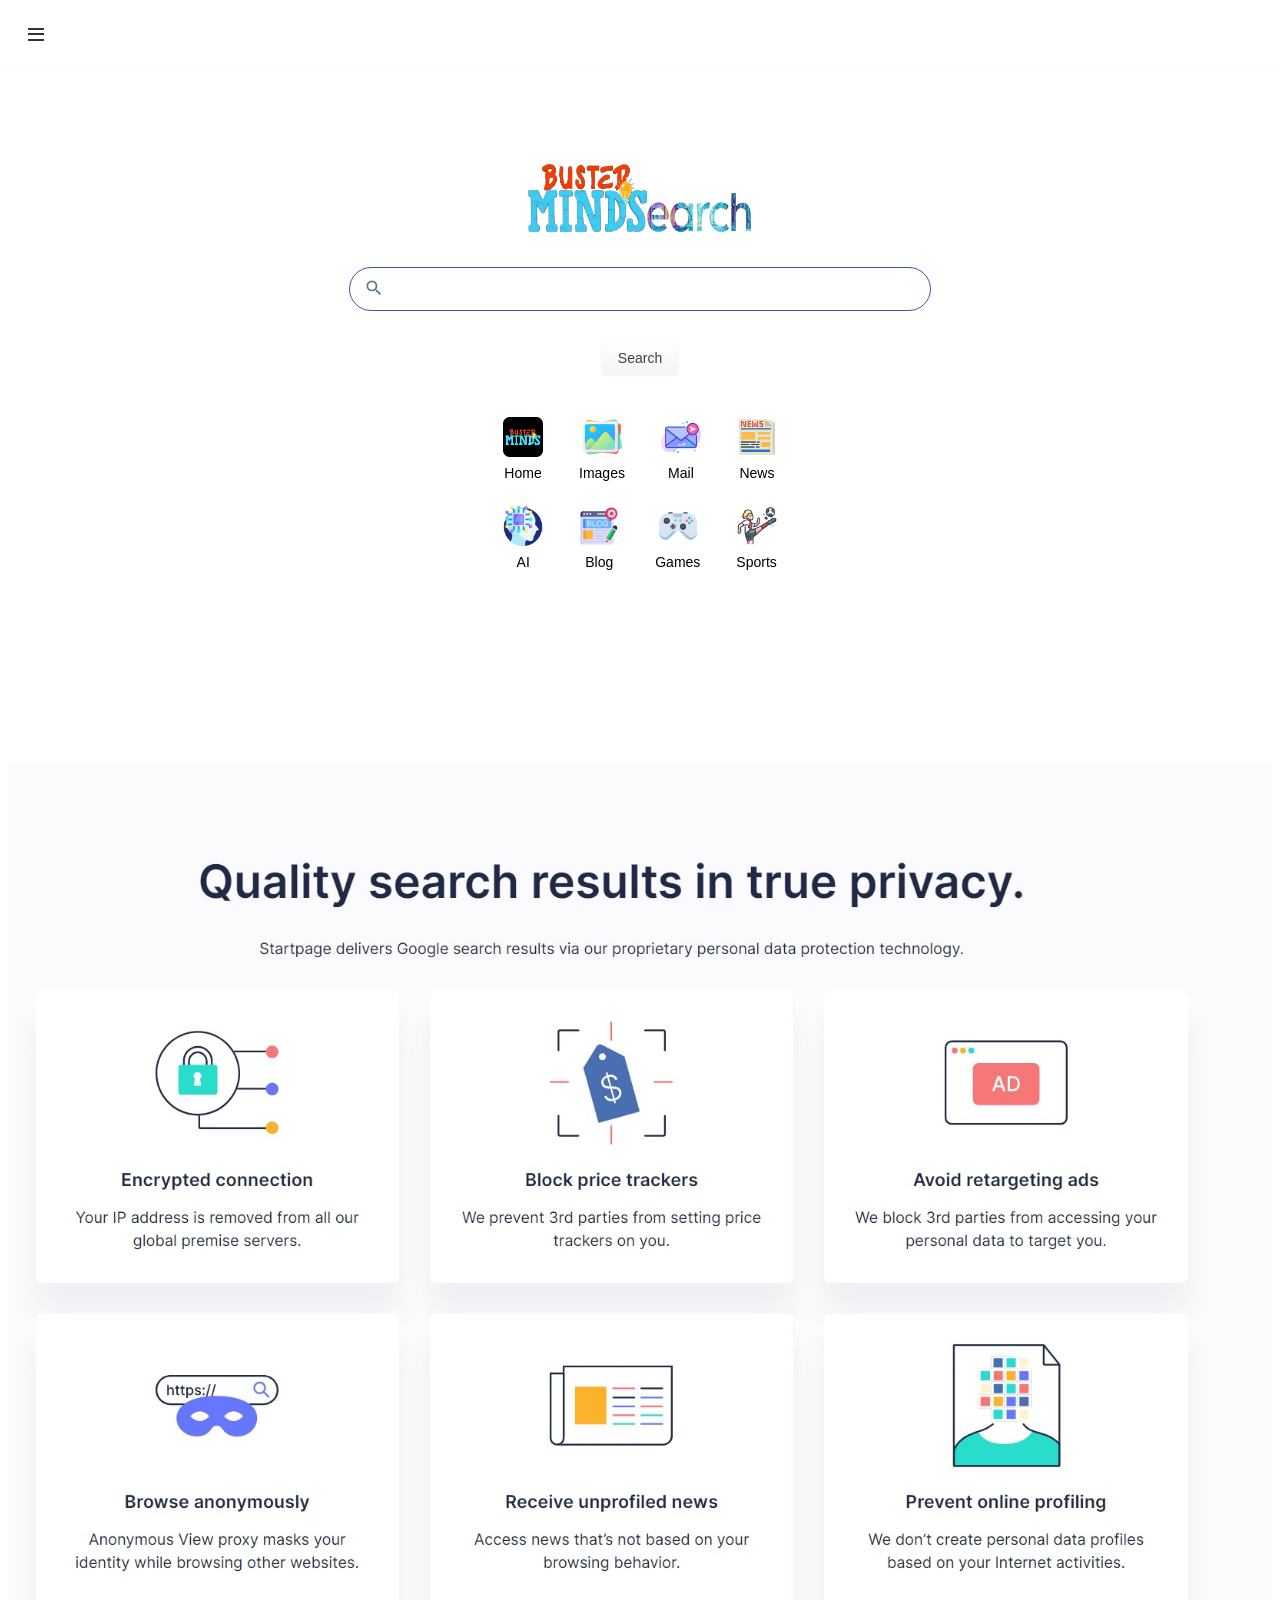
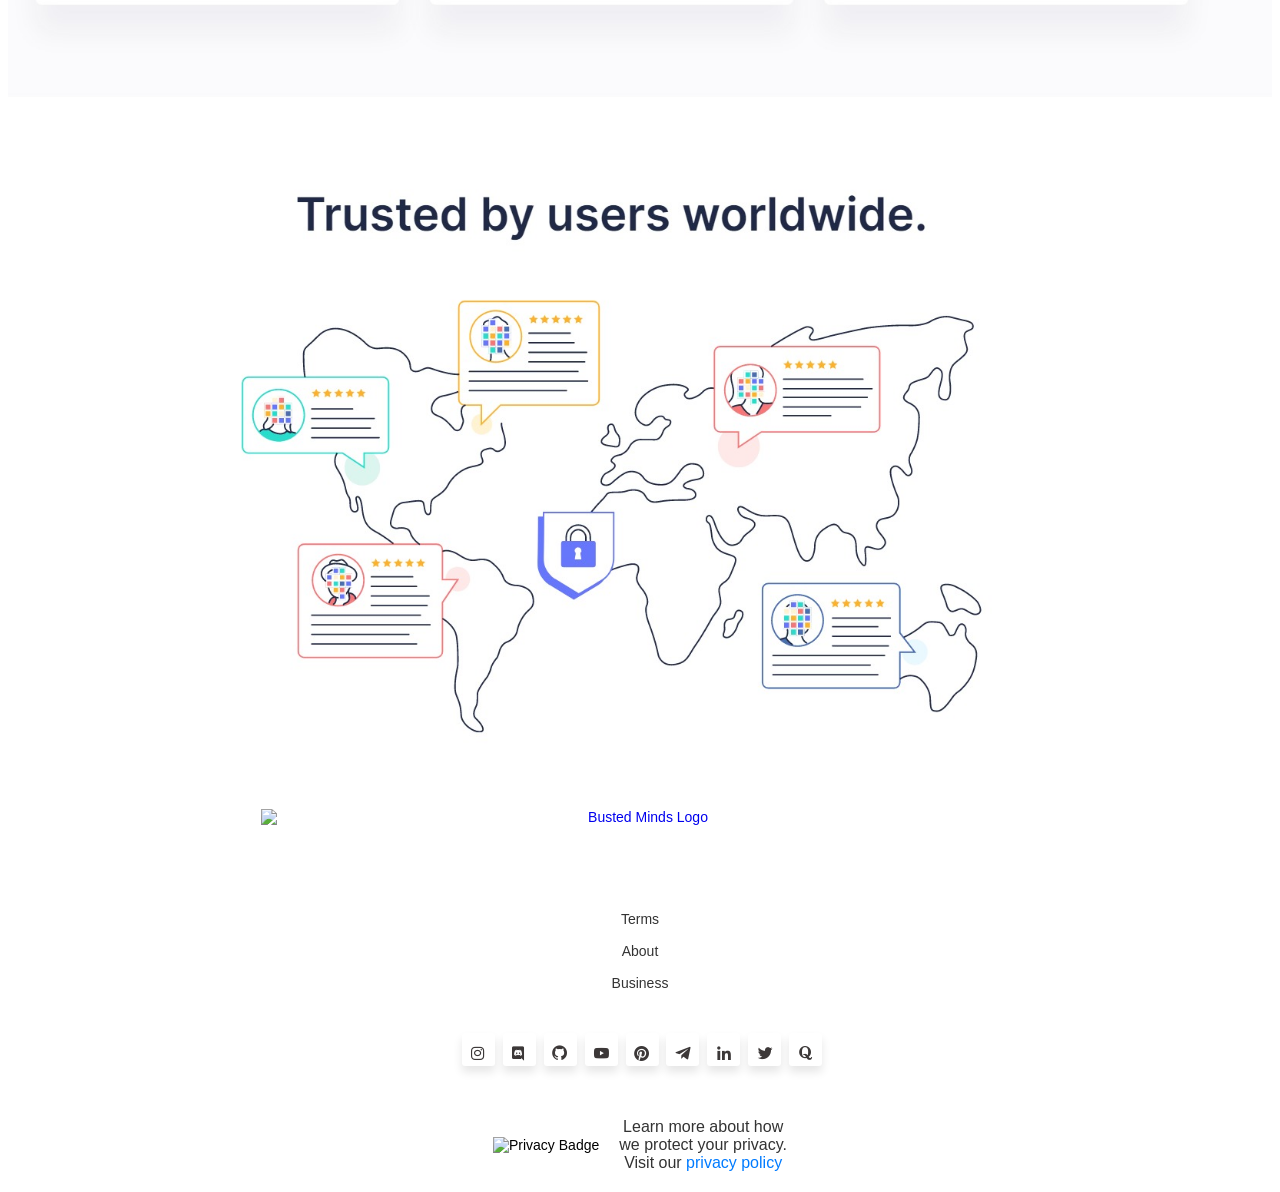
==== commit 9f6a5ed3: "Update index.html" ====
--- a/index.html
+++ b/index.html
@@ -291,6 +291,7 @@
 					<a href="https://pin.it/3tKZ8nh"><i class="bx bxl-pinterest"> </i></a>
 					<a href="https://t.me/joinchat/adSjLVRvEeY3NDM1"> <i class="bx bxl-telegram"></i></a>
 	                                <a href="https://www.linkedin.com/company/bustedminds/"> <i class="bx bxl-linkedin"></i></a>
+	<a href="https://twitter.com/BustedMindsX"> <i class="bx bxl-twitter"></i></a>					
 					<a href="https://bustedmindscommunity.quora.com/"> <i class="bx bxl-quora"></i></a>
 					</div>	<br><br>
     <!-- Include the privacy badge SVG -->
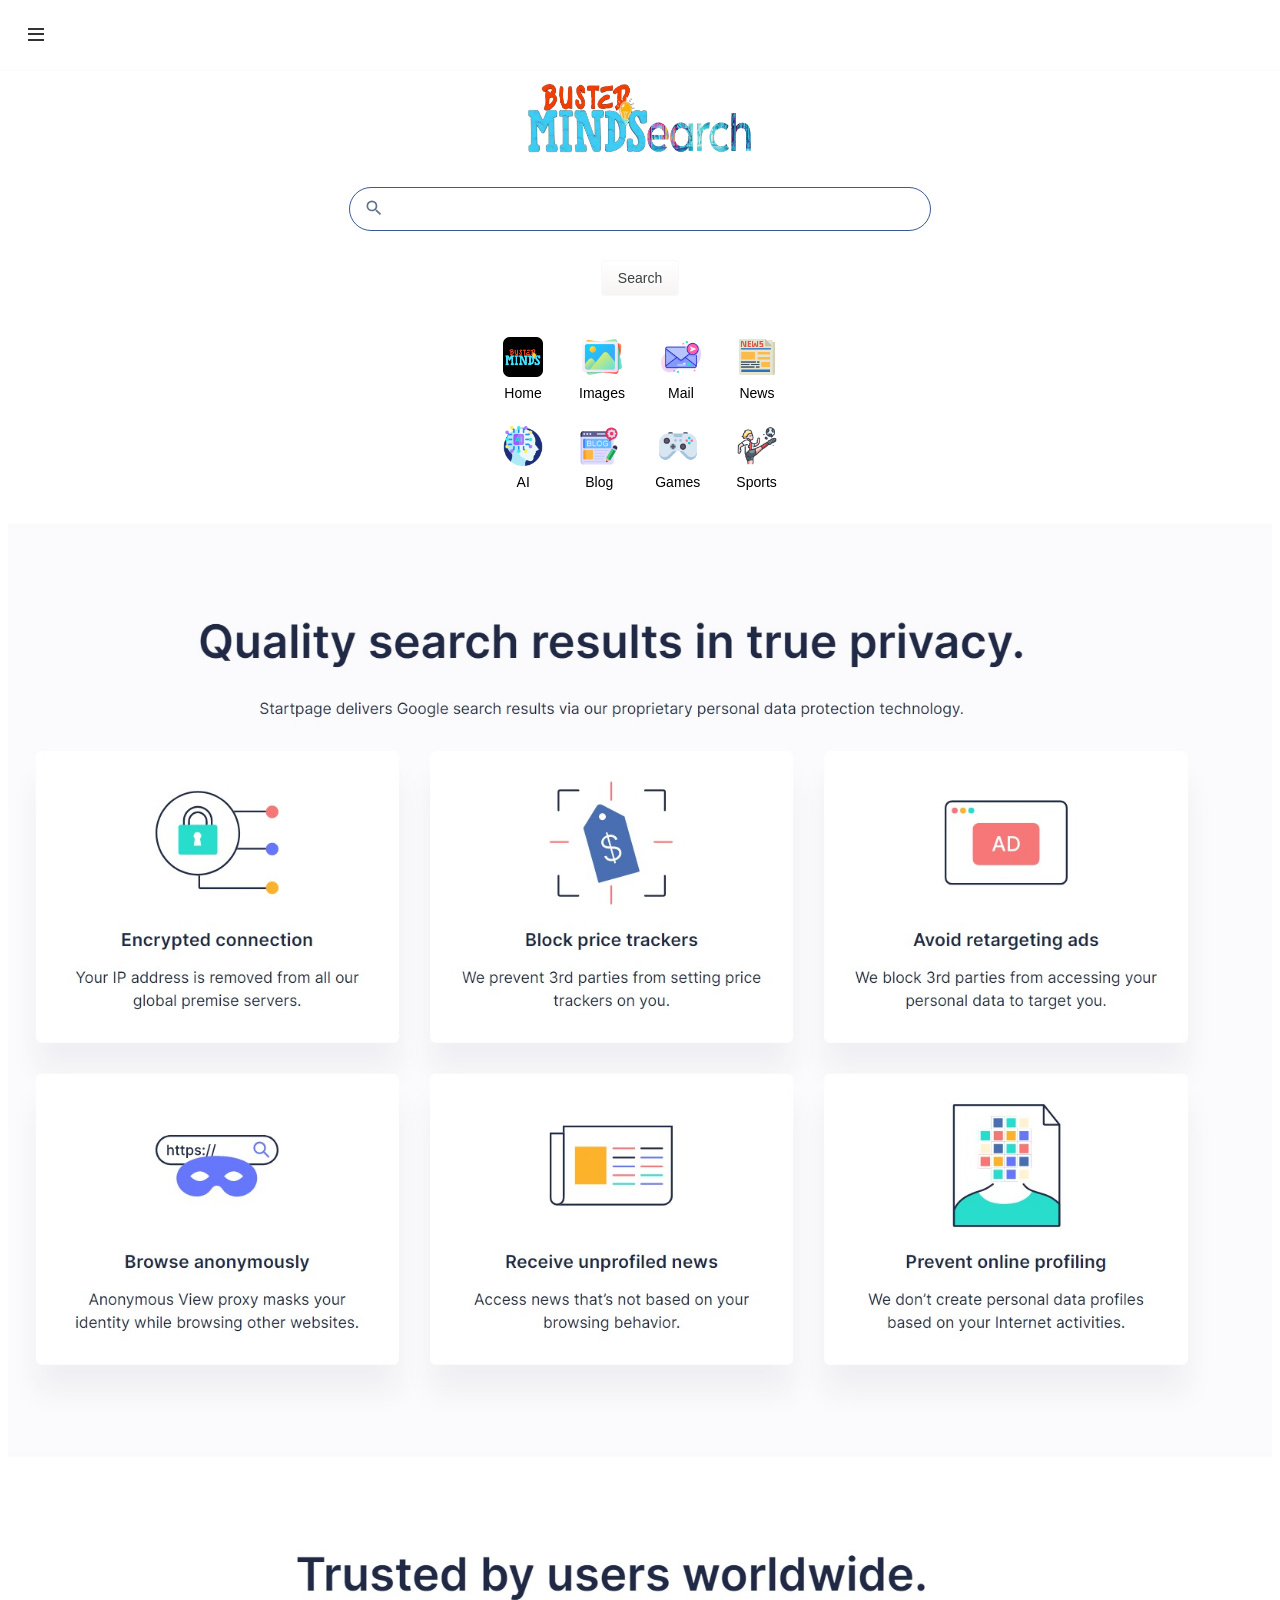
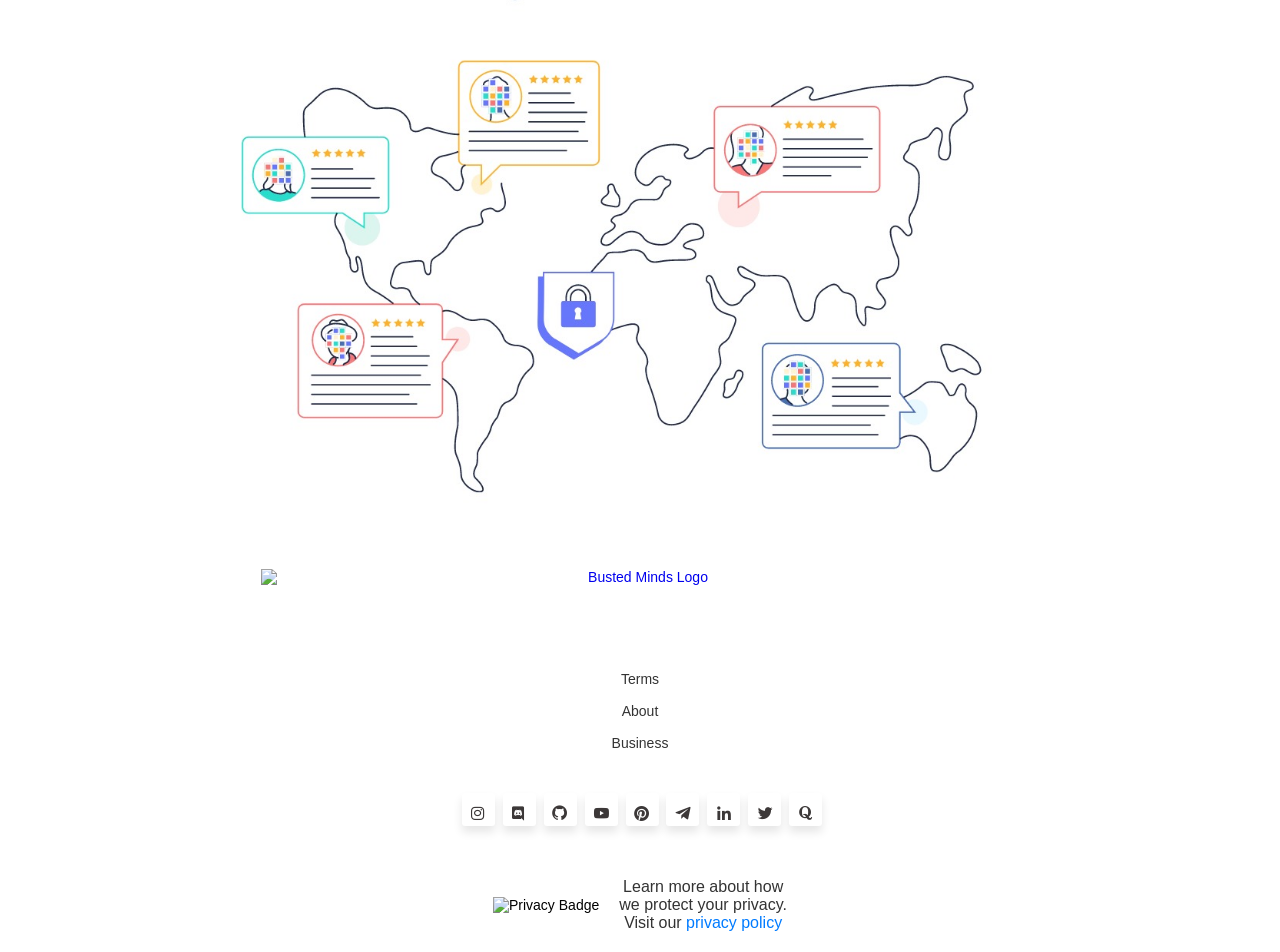
==== commit 80ac6251: "Update index.html" ====
--- a/index.html
+++ b/index.html
@@ -203,7 +203,7 @@
 
   <!-- Start Main Element -->
     <main>
-	<br><br><br><br><br><br><br>
+	<br><br>
         <div id="logo-wrapper">
             <img src="image/busted-minds-search.jpg" style="max-width: 80%; height: 80px; margin-left: auto; margin-right: auto;" alt="Busted Minds Search">
            </div>
@@ -271,8 +271,7 @@
         </div>
         <!-- Add more icons and text as needed -->
     </div>
-	<br>	
-<br><br><br><br><br><br><br><br><br>	
+	
     </main>    	
 	<img class="test" src="image/img1.jpeg" alt="Busted Minds Search | Quality Search Results | Trusted World Wide">
 		
